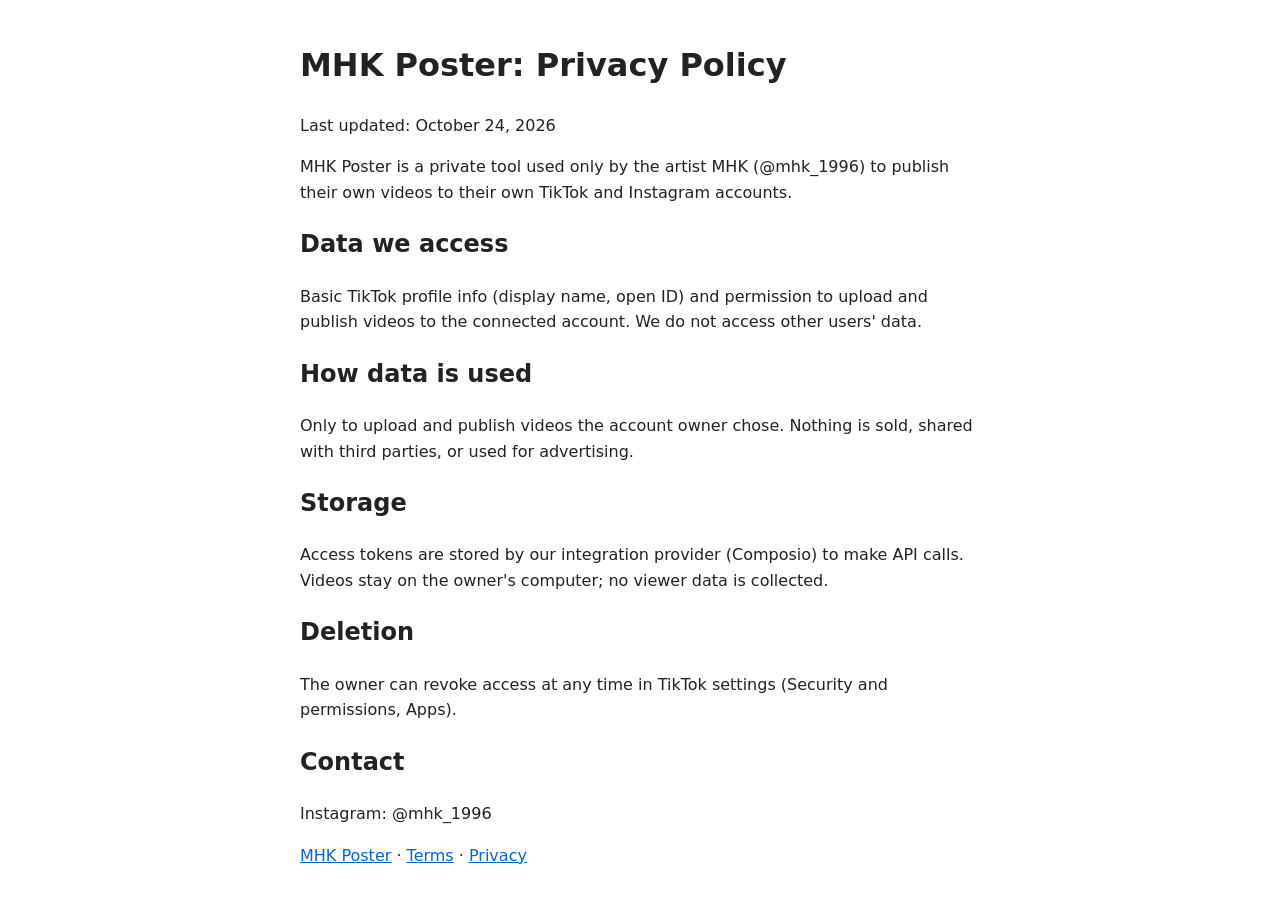
==== privacy.html @ c4703c52 "TikTok app site: index, terms, privacy" ====
<!doctype html><html lang="en"><head><meta charset="utf-8"><meta name="viewport" content="width=device-width,initial-scale=1"><title>MHK Poster: Privacy Policy</title>
<style>body{font:16px/1.6 system-ui,sans-serif;max-width:680px;margin:40px auto;padding:0 16px;color:#222;background:#fff}a{color:#06c}</style></head><body>
<h1>MHK Poster: Privacy Policy</h1>
<p>Last updated: October 24, 2026</p>
<p>MHK Poster is a private tool used only by the artist MHK (@mhk_1996) to publish their own videos to their own TikTok and Instagram accounts.</p>
<h2>Data we access</h2>
<p>Basic TikTok profile info (display name, open ID) and permission to upload and publish videos to the connected account. We do not access other users' data.</p>
<h2>How data is used</h2>
<p>Only to upload and publish videos the account owner chose. Nothing is sold, shared with third parties, or used for advertising.</p>
<h2>Storage</h2>
<p>Access tokens are stored by our integration provider (Composio) to make API calls. Videos stay on the owner's computer; no viewer data is collected.</p>
<h2>Deletion</h2>
<p>The owner can revoke access at any time in TikTok settings (Security and permissions, Apps).</p>
<h2>Contact</h2>
<p>Instagram: @mhk_1996</p>
<p><a href="index.html">MHK Poster</a> · <a href="terms.html">Terms</a> · <a href="privacy.html">Privacy</a></p></body></html>
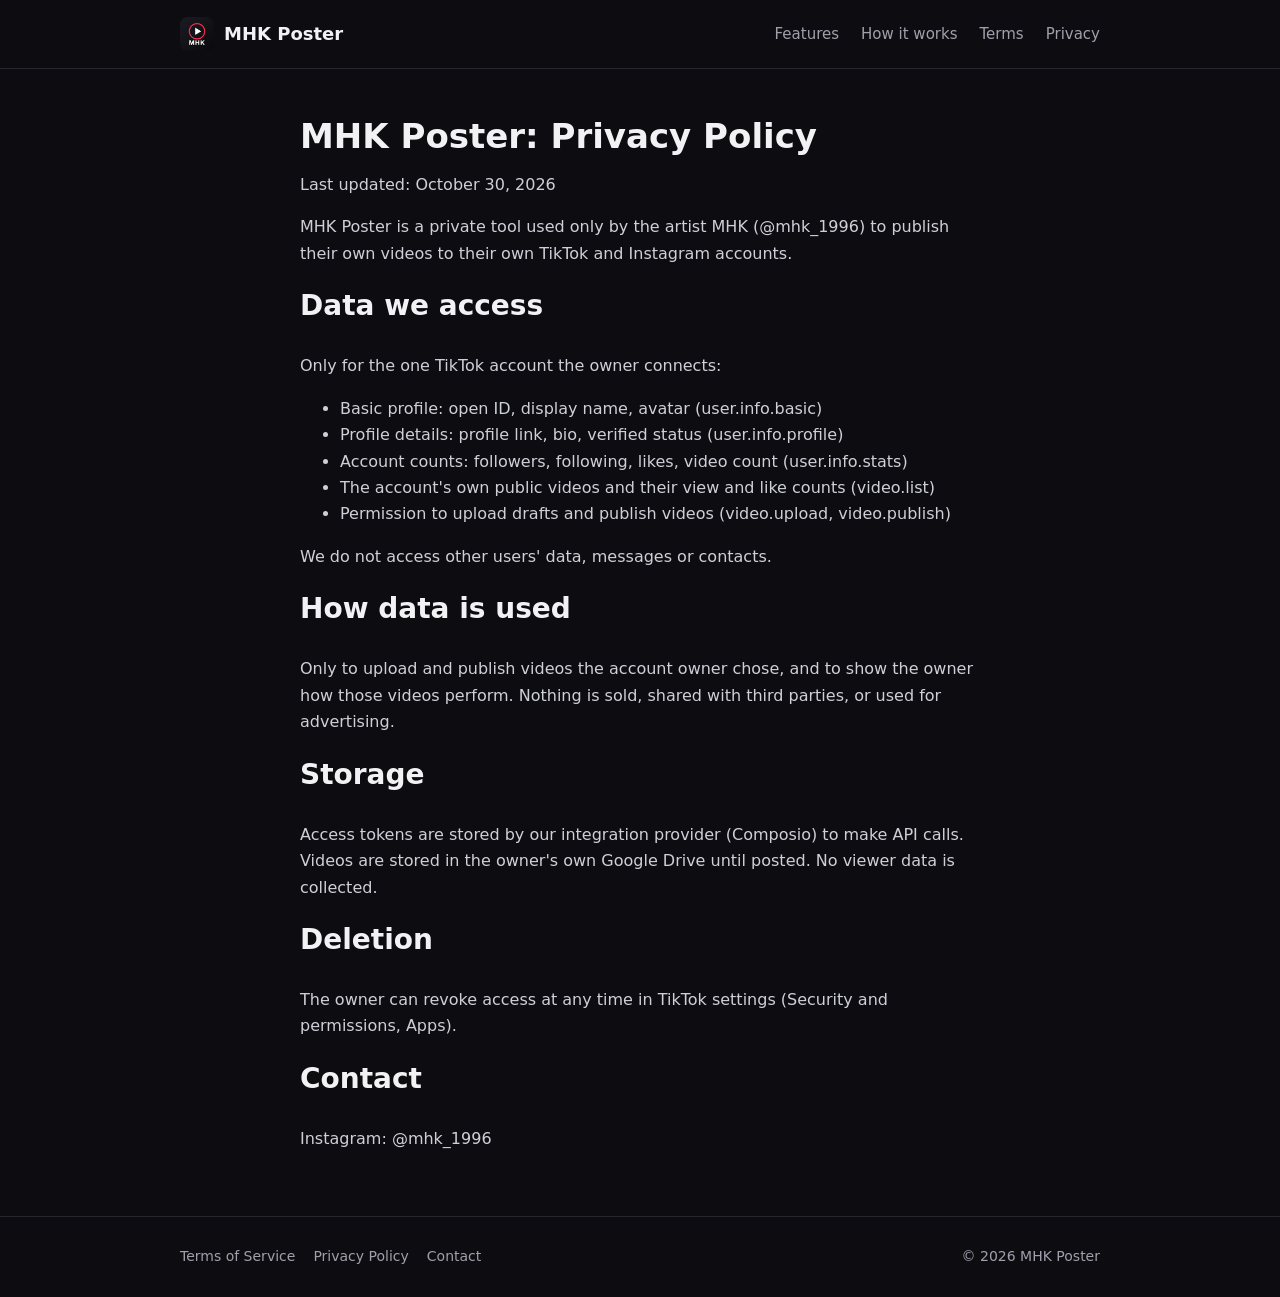
==== commit cdff7284: "Full product site + MHK Poster icon as favicon (TikTok review fixes) Co-Authored-By: Claude Opus 5.5" ====
--- a/privacy.html
+++ b/privacy.html
@@ -1,16 +1,19 @@
-<!doctype html><html lang="en"><head><meta charset="utf-8"><meta name="viewport" content="width=device-width,initial-scale=1"><title>MHK Poster: Privacy Policy</title>
-<style>body{font:16px/1.6 system-ui,sans-serif;max-width:680px;margin:40px auto;padding:0 16px;color:#222;background:#fff}a{color:#06c}</style></head><body>
+<!doctype html><html lang="en"><head><meta charset="utf-8"><meta name="viewport" content="width=device-width,initial-scale=1"><link rel="icon" href="favicon.ico" sizes="any"><link rel="icon" type="image/png" sizes="32x32" href="favicon-32.png"><link rel="apple-touch-icon" href="apple-touch-icon.png"><link rel="stylesheet" href="style.css"><title>MHK Poster: Privacy Policy</title></head><body>
+<header><div class="wrap"><a class="brand" href="index.html"><img src="icon-512.png" alt="MHK Poster icon">MHK Poster</a><nav><a href="index.html#features">Features</a><a href="index.html#how">How it works</a><a href="terms.html">Terms</a><a href="privacy.html">Privacy</a></nav></div></header>
+<main class="wrap doc">
 <h1>MHK Poster: Privacy Policy</h1>
-<p>Last updated: October 24, 2026</p>
+<p>Last updated: October 30, 2026</p>
 <p>MHK Poster is a private tool used only by the artist MHK (@mhk_1996) to publish their own videos to their own TikTok and Instagram accounts.</p>
 <h2>Data we access</h2>
-<p>Basic TikTok profile info (display name, open ID) and permission to upload and publish videos to the connected account. We do not access other users' data.</p>
+<p>Only for the one TikTok account the owner connects:</p><ul><li>Basic profile: open ID, display name, avatar (user.info.basic)</li><li>Profile details: profile link, bio, verified status (user.info.profile)</li><li>Account counts: followers, following, likes, video count (user.info.stats)</li><li>The account's own public videos and their view and like counts (video.list)</li><li>Permission to upload drafts and publish videos (video.upload, video.publish)</li></ul><p>We do not access other users' data, messages or contacts.</p>
 <h2>How data is used</h2>
-<p>Only to upload and publish videos the account owner chose. Nothing is sold, shared with third parties, or used for advertising.</p>
+<p>Only to upload and publish videos the account owner chose, and to show the owner how those videos perform. Nothing is sold, shared with third parties, or used for advertising.</p>
 <h2>Storage</h2>
-<p>Access tokens are stored by our integration provider (Composio) to make API calls. Videos stay on the owner's computer; no viewer data is collected.</p>
+<p>Access tokens are stored by our integration provider (Composio) to make API calls. Videos are stored in the owner's own Google Drive until posted. No viewer data is collected.</p>
 <h2>Deletion</h2>
 <p>The owner can revoke access at any time in TikTok settings (Security and permissions, Apps).</p>
 <h2>Contact</h2>
 <p>Instagram: @mhk_1996</p>
-<p><a href="index.html">MHK Poster</a> · <a href="terms.html">Terms</a> · <a href="privacy.html">Privacy</a></p></body></html>
+</main>
+<footer><div class="wrap"><div><a href="terms.html">Terms of Service</a><a href="privacy.html">Privacy Policy</a><a href="https://www.instagram.com/mhk_1996/">Contact</a></div><div>© 2026 MHK Poster</div></div></footer>
+</body></html>
--- a/style.css
+++ b/style.css
@@ -0,0 +1,32 @@
+:root{--bg:#0d0d11;--card:#17171e;--line:#26262f;--fg:#f2f2f5;--mute:#a0a0ad;--acc:#ff2d55}
+*{box-sizing:border-box}
+body{margin:0;font:16px/1.65 -apple-system,system-ui,"Helvetica Neue",Arial,sans-serif;background:var(--bg);color:var(--fg)}
+a{color:var(--acc);text-decoration:none}a:hover{text-decoration:underline}
+.wrap{max-width:960px;margin:0 auto;padding:0 20px}
+header{border-bottom:1px solid var(--line)}
+header .wrap{display:flex;align-items:center;justify-content:space-between;height:68px}
+.brand{display:flex;align-items:center;gap:10px;color:var(--fg);font-weight:700;font-size:18px}
+.brand img{width:34px;height:34px;border-radius:8px}
+nav a{color:var(--mute);margin-left:22px;font-size:15px}nav a:hover{color:var(--fg)}
+.hero{padding:80px 0 56px;text-align:center}
+.hero img{width:112px;height:112px;border-radius:24px;margin-bottom:24px}
+h1{font-size:44px;line-height:1.15;margin:0 0 16px}
+.lead{color:var(--mute);font-size:19px;max-width:640px;margin:0 auto 28px}
+.btn{display:inline-block;background:var(--acc);color:#fff;padding:12px 22px;border-radius:10px;font-weight:600}
+.btn.ghost{background:transparent;border:1px solid var(--line);color:var(--fg);margin-left:10px}
+section{padding:48px 0;border-top:1px solid var(--line)}
+h2{font-size:28px;margin:0 0 24px}
+.grid{display:grid;grid-template-columns:repeat(auto-fit,minmax(260px,1fr));gap:16px}
+.card{background:var(--card);border:1px solid var(--line);border-radius:14px;padding:22px}
+.card h3{margin:0 0 8px;font-size:18px}.card p{margin:0;color:var(--mute)}
+ol.steps{counter-reset:s;list-style:none;padding:0;margin:0}
+ol.steps li{counter-increment:s;position:relative;padding:0 0 22px 52px;color:var(--mute)}
+ol.steps li b{color:var(--fg);display:block}
+ol.steps li:before{content:counter(s);position:absolute;left:0;top:0;width:34px;height:34px;border-radius:50%;background:var(--acc);color:#fff;font-weight:700;display:flex;align-items:center;justify-content:center}
+table{width:100%;border-collapse:collapse}td{padding:12px 10px;border-bottom:1px solid var(--line);vertical-align:top;color:var(--mute)}td:first-child{color:var(--fg);font-family:ui-monospace,Menlo,monospace;font-size:14px;white-space:nowrap}
+details{background:var(--card);border:1px solid var(--line);border-radius:12px;padding:16px 20px;margin-bottom:10px}
+summary{cursor:pointer;font-weight:600}details p{color:var(--mute);margin:10px 0 0}
+.doc{max-width:720px;padding:48px 20px}.doc h1{font-size:34px}.doc p,.doc li{color:#cfcfd8}
+footer{border-top:1px solid var(--line);padding:28px 0;color:var(--mute);font-size:14px}
+footer .wrap{display:flex;flex-wrap:wrap;justify-content:space-between;gap:12px}footer a{color:var(--mute);margin-right:18px}
+@media(max-width:600px){h1{font-size:32px}nav a[href*="#"]{display:none}nav a{margin-left:12px}.doc h1{font-size:26px}.btn.ghost{margin:10px 0 0}}
